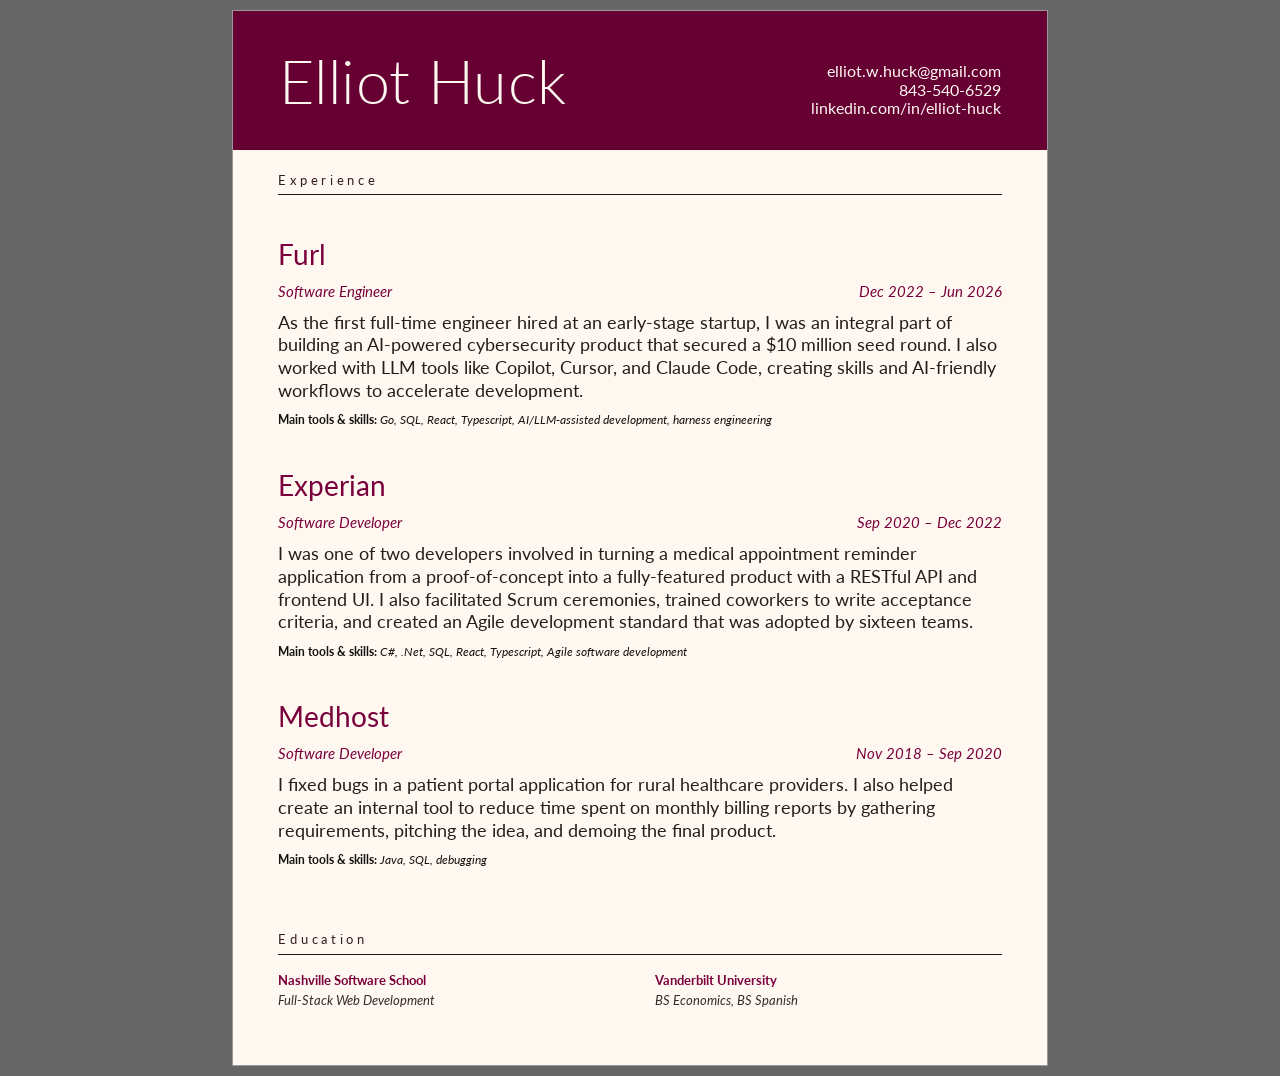
==== resume.html @ 64be05ef "Added new html resume page" ====
<!doctype html>
<html lang="en">
  <head>
    <meta charset="utf-8" />
    <meta name="viewport" content="width=device-width, initial-scale=1" />
    <title>Elliot Huck — Resume</title>
    <link rel="preconnect" href="https://fonts.googleapis.com" />
    <link rel="preconnect" href="https://fonts.gstatic.com" crossorigin />
    <link
      href="https://fonts.googleapis.com/css2?family=Lato:ital,wght@0,300;0,400;0,700;1,400;1,700&display=swap"
      rel="stylesheet"
    />
    <link rel="stylesheet" href="resume-styles.css" />
  </head>
  <body>
    <main class="resume-page" aria-label="Resume">
      <header class="masthead">
        <h1 class="name">Elliot Huck</h1>
        <address class="contact">
          <a href="mailto:elliot.w.huck@gmail.com">elliot.w.huck@gmail.com</a>
          <a href="tel:8435406529">843-540-6529</a>
          <a href="https://linkedin.com/in/elliot-huck"
            >linkedin.com/in/elliot-huck</a
          >
        </address>
      </header>

      <div class="resume-content">
        <section
          class="resume-section experience-section"
          aria-labelledby="experience-heading"
        >
          <h2 class="section-heading" id="experience-heading">Experience</h2>

          <div class="experience-list">
            <article class="job">
              <h3 class="company">Furl</h3>
              <div class="job-meta">
                <p class="role">Software Engineer</p>
                <p class="date">Dec 2022 – Jun 2026</p>
              </div>
              <p class="description">
                As the first full-time engineer hired at an early-stage startup,
                I was an integral part of building an AI-powered cybersecurity
                product that secured a $10 million seed round. I also worked
                with LLM tools like Copilot, Cursor, and Claude Code, creating
                skills and AI-friendly workflows to accelerate development.
              </p>
              <p class="skills">
                <strong>Main tools &amp; skills:</strong>
                <em
                  >Go, SQL, React, Typescript, AI/LLM-assisted development,
                  harness engineering</em
                >
              </p>
            </article>

            <article class="job">
              <h3 class="company">Experian</h3>
              <div class="job-meta">
                <p class="role">Software Developer</p>
                <p class="date">Sep 2020 – Dec 2022</p>
              </div>
              <p class="description">
                I was one of two developers involved in turning a medical
                appointment reminder application from a proof-of-concept into a
                fully-featured product with a RESTful API and frontend UI. I
                also facilitated Scrum ceremonies, trained coworkers to write
                acceptance criteria, and created an Agile development standard
                that was adopted by sixteen teams.
              </p>
              <p class="skills">
                <strong>Main tools &amp; skills:</strong>
                <em
                  >C#, .Net, SQL, React, Typescript, Agile software
                  development</em
                >
              </p>
            </article>

            <article class="job">
              <h3 class="company">Medhost</h3>
              <div class="job-meta">
                <p class="role">Software Developer</p>
                <p class="date">Nov 2018 – Sep 2020</p>
              </div>
              <p class="description">
                I fixed bugs in a patient portal application for rural
                healthcare providers. I also helped create an internal tool to
                reduce time spent on monthly billing reports by gathering
                requirements, pitching the idea, and demoing the final product.
              </p>
              <p class="skills">
                <strong>Main tools &amp; skills:</strong>
                <em>Java, SQL, debugging</em>
              </p>
            </article>
          </div>
        </section>

        <section
          class="resume-section education-section"
          aria-labelledby="education-heading"
        >
          <h2 class="section-heading" id="education-heading">Education</h2>
          <div class="education-grid">
            <div class="education-item">
              <h3>Nashville Software School</h3>
              <p>Full-Stack Web Development</p>
            </div>
            <div class="education-item">
              <h3>Vanderbilt University</h3>
              <p>BS Economics, BS Spanish</p>
            </div>
          </div>
        </section>
      </div>
    </main>
  </body>
</html>
---- resume-styles.css ----
/* Resume recreation: Letter paper, with print-specific rules below. */
@page {
  size: letter;
  margin: 0;
}

:root {
  --burgundy: #660033;
  --accent: #79003c;
  --paper: #fff8f0;
  --ink: #21191a;
  --rule: #20191a;
}

* {
  box-sizing: border-box;
}

html,
body {
  margin: 0;
  min-height: 100%;
}

body {
  padding: 10px;
  background: #666;
  color: var(--ink);
  font-family: "Lato", "Arial", sans-serif;
  -webkit-print-color-adjust: exact;
  print-color-adjust: exact;
}

.resume-page {
  width: 8.5in;
  height: 11in;
  margin: 0 auto;
  overflow: hidden;
  background: var(--paper);
  border: 1px solid #999;
}

.masthead {
  height: 1.45in;
  padding: 0 0.48in;
  display: flex;
  align-items: center;
  justify-content: space-between;
  background: var(--burgundy);
  color: var(--paper);
}

.name {
  margin: -1pt 0 0;
  color: var(--paper);
  font-size: 46pt;
  font-weight: 300;
  letter-spacing: 0.3pt;
  line-height: 1.05;
  white-space: nowrap;
}

.contact {
  display: flex;
  flex-direction: column;
  align-items: flex-end;
  gap: 0;
  font-size: 12pt;
  font-style: normal;
  font-weight: 400;
  line-height: 1.15;
  position: relative;
  top: 7pt;
  text-align: right;
  white-space: nowrap;
}

.contact a {
  color: var(--paper);
  text-decoration: none;
}

.resume-content {
  padding: 16pt 34pt 14pt;
}

.section-heading {
  margin: 0;
  padding: 0 0 4.5pt;
  border-bottom: 0.8pt solid var(--rule);
  color: #321b21;
  font-size: 10pt;
  font-weight: 400;
  letter-spacing: 2.8pt;
  line-height: 1.25;
}

.experience-list {
  margin-top: 32pt;
}

.job {
  margin: 0 0 30.5pt;
  padding: 0;
  break-inside: avoid;
}

.job:last-child {
  margin-bottom: 0;
}

.company {
  margin: 0 0 7pt;
  color: var(--accent);
  font-size: 21pt;
  font-weight: 400;
  line-height: 1.2;
}

.job-meta {
  display: flex;
  align-items: baseline;
  justify-content: space-between;
  gap: 12pt;
  color: var(--accent);
  font-size: 11.5pt;
  font-style: italic;
  line-height: 1.4;
}

.job-meta p {
  margin: 0;
}

.role,
.date {
  font-style: italic;
}

.date {
  flex-shrink: 0;
  text-align: right;
  white-space: nowrap;
}

.description {
  margin: 7pt 0 0;
  color: #241d1d;
  font-size: 13.2pt;
  font-weight: 400;
  line-height: 1.3;
}

.skills {
  margin: 7pt 0 0;
  color: #161313;
  font-size: 9pt;
  line-height: 1.35;
  white-space: normal;
}

.skills strong {
  font-weight: 700;
}

.skills em {
  font-weight: 400;
}

.education-section {
  margin-top: 47pt;
}

.education-grid {
  display: grid;
  grid-template-columns: 1fr 1fr;
  column-gap: 22pt;
  padding-top: 13pt;
}

.education-item h3 {
  margin: 0;
  color: var(--accent);
  font-size: 10pt;
  font-weight: 700;
  line-height: 1.25;
}

.education-item p {
  margin: 3pt 0 0;
  color: #392a2b;
  font-size: 9.5pt;
  font-style: italic;
  line-height: 1.3;
}

@media screen and (max-width: 860px) {
  body {
    padding: 8px;
  }

  .resume-page {
    margin: 0 auto;
    transform-origin: top center;
  }
}

@media print {
  html,
  body {
    width: 8.5in;
    height: 11in;
    min-height: 0;
    margin: 0;
    padding: 0;
    background: var(--paper);
  }

  .resume-page {
    width: 8.5in;
    height: 11in;
    margin: 0;
    border: 0;
    box-shadow: none;
    overflow: hidden;
  }
}
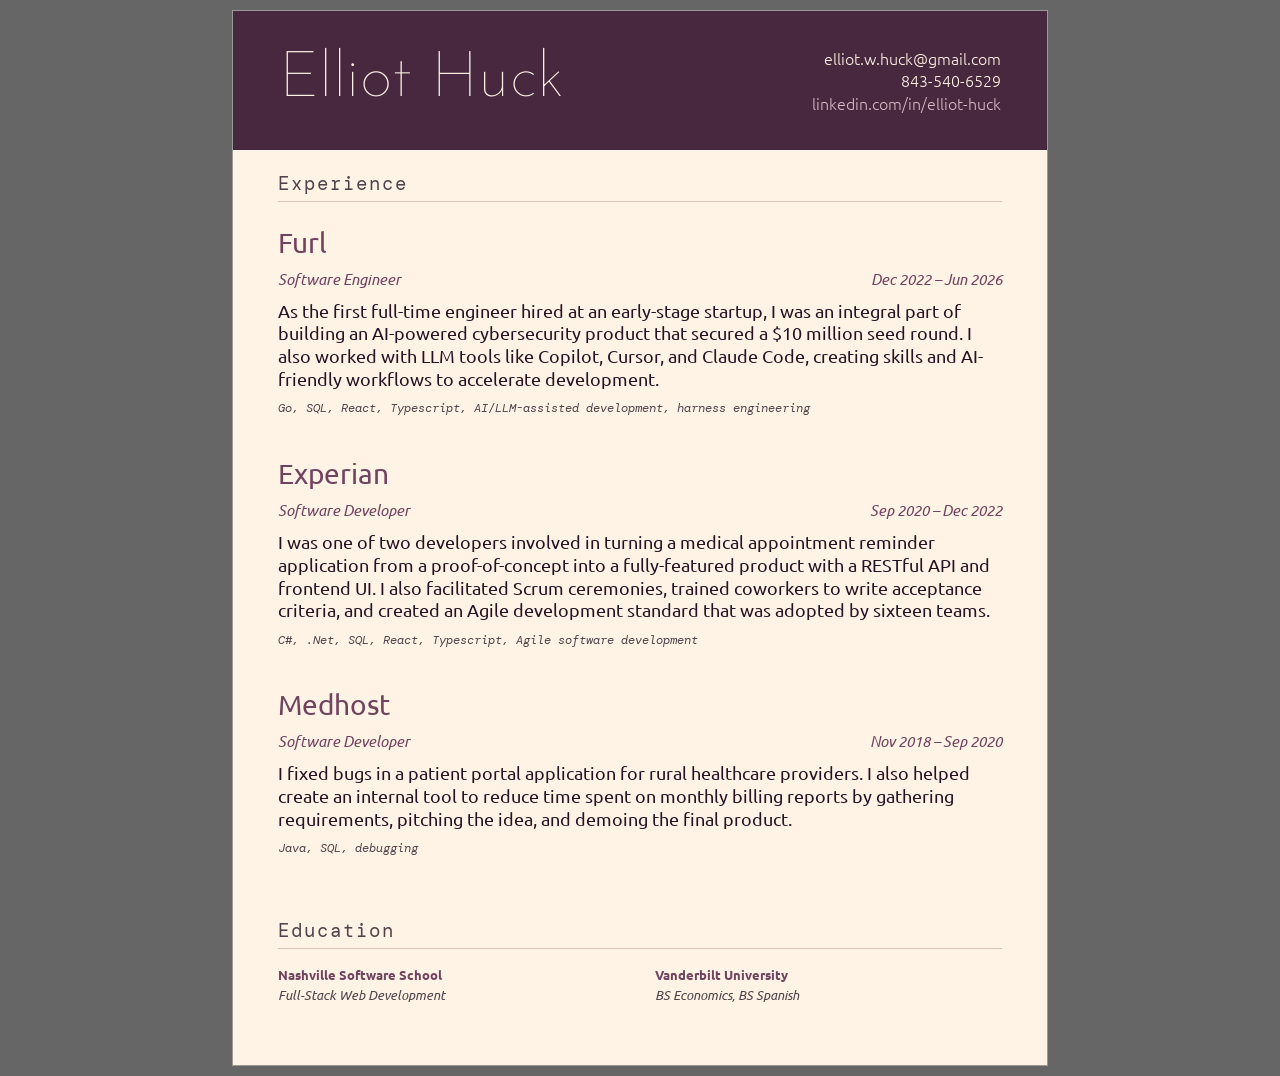
==== commit f70d0ea6: "Restyled resume to match rest of site" ====
--- a/resume.html
+++ b/resume.html
@@ -4,30 +4,32 @@
     <meta charset="utf-8" />
     <meta name="viewport" content="width=device-width, initial-scale=1" />
     <title>Elliot Huck — Resume</title>
+
     <link rel="preconnect" href="https://fonts.googleapis.com" />
     <link rel="preconnect" href="https://fonts.gstatic.com" crossorigin />
     <link
-      href="https://fonts.googleapis.com/css2?family=Lato:ital,wght@0,300;0,400;0,700;1,400;1,700&display=swap"
+      href="https://fonts.googleapis.com/css2?family=DM+Mono:wght@400&family=Josefin+Sans:wght@100&family=Ubuntu:wght@300;400;500;700&display=swap"
       rel="stylesheet"
     />
     <link rel="stylesheet" href="resume-styles.css" />
   </head>
+
   <body>
-    <main class="resume-page" aria-label="Resume">
+    <main class="resume-page">
       <header class="masthead">
         <h1 class="name">Elliot Huck</h1>
-        <address class="contact">
-          <a href="mailto:elliot.w.huck@gmail.com">elliot.w.huck@gmail.com</a>
-          <a href="tel:8435406529">843-540-6529</a>
-          <a href="https://linkedin.com/in/elliot-huck"
-            >linkedin.com/in/elliot-huck</a
-          >
-        </address>
+        <div class="contact">
+          <p>elliot.w.huck@gmail.com</p>
+          <p>843-540-6529</p>
+          <a href="https://linkedin.com/in/elliot-huck">
+            linkedin.com/in/elliot-huck
+          </a>
+        </div>
       </header>
 
       <div class="resume-content">
         <section
-          class="resume-section experience-section"
+          class="experience-section"
           aria-labelledby="experience-heading"
         >
           <h2 class="section-heading" id="experience-heading">Experience</h2>
@@ -47,7 +49,7 @@
                 skills and AI-friendly workflows to accelerate development.
               </p>
               <p class="skills">
-                <strong>Main tools &amp; skills:</strong>
+                <!-- <strong>Main tools &amp; skills:</strong> -->
                 <em
                   >Go, SQL, React, Typescript, AI/LLM-assisted development,
                   harness engineering</em
@@ -70,7 +72,7 @@
                 that was adopted by sixteen teams.
               </p>
               <p class="skills">
-                <strong>Main tools &amp; skills:</strong>
+                <!-- <strong>Main tools &amp; skills:</strong> -->
                 <em
                   >C#, .Net, SQL, React, Typescript, Agile software
                   development</em
@@ -91,27 +93,25 @@
                 requirements, pitching the idea, and demoing the final product.
               </p>
               <p class="skills">
-                <strong>Main tools &amp; skills:</strong>
+                <!-- <strong>Main tools &amp; skills:</strong> -->
                 <em>Java, SQL, debugging</em>
               </p>
             </article>
           </div>
         </section>
 
-        <section
-          class="resume-section education-section"
-          aria-labelledby="education-heading"
-        >
+        <section class="education-section" aria-labelledby="education-heading">
           <h2 class="section-heading" id="education-heading">Education</h2>
+
           <div class="education-grid">
-            <div class="education-item">
+            <article class="education-item">
               <h3>Nashville Software School</h3>
               <p>Full-Stack Web Development</p>
-            </div>
-            <div class="education-item">
+            </article>
+            <article class="education-item">
               <h3>Vanderbilt University</h3>
               <p>BS Economics, BS Spanish</p>
-            </div>
+            </article>
           </div>
         </section>
       </div>
--- a/resume-styles.css
+++ b/resume-styles.css
@@ -1,15 +1,32 @@
-/* Resume recreation: Letter paper, with print-specific rules below. */
 @page {
   size: letter;
   margin: 0;
 }
 
+/* COLORS */
 :root {
-  --burgundy: #660033;
-  --accent: #79003c;
-  --paper: #fff8f0;
-  --ink: #21191a;
-  --rule: #20191a;
+  --plum: #281122;
+  --parchment: #fff3e5;
+  --muted-plum: #70435f;
+  --masthead-plum: #48283f;
+  --warm-charcoal: #51434a;
+  --dusty-rose: #a77d8d;
+  --soft-rose: #d8b6c5;
+  --antique-gold: #c18a54;
+  --dark-ochre: #8b5a35;
+  --dark-border: #59404f;
+  --light-border: #d8c5b8;
+
+  /* THEME */
+  --bg: var(--parchment);
+  --text: var(--plum);
+  --text-secondary: var(--warm-charcoal);
+  --accent: var(--muted-plum);
+  --rule: var(--light-border);
+
+  --header-bg: var(--masthead-plum);
+  --header-text: var(--parchment);
+  --header-accent: var(--soft-rose);
 }
 
 * {
@@ -25,8 +42,8 @@
 body {
   padding: 10px;
   background: #666;
-  color: var(--ink);
-  font-family: "Lato", "Arial", sans-serif;
+  color: var(--text);
+  font-family: "Ubuntu", sans-serif;
   -webkit-print-color-adjust: exact;
   print-color-adjust: exact;
 }
@@ -36,72 +53,78 @@
   height: 11in;
   margin: 0 auto;
   overflow: hidden;
-  background: var(--paper);
+  background: var(--bg);
   border: 1px solid #999;
 }
 
+/* HEADER */
 .masthead {
   height: 1.45in;
   padding: 0 0.48in;
   display: flex;
   align-items: center;
   justify-content: space-between;
-  background: var(--burgundy);
-  color: var(--paper);
+  background: var(--header-bg);
+  color: var(--header-text);
 }
 
 .name {
-  margin: -1pt 0 0;
-  color: var(--paper);
-  font-size: 46pt;
-  font-weight: 300;
+  margin: 0;
+  color: var(--header-text);
+  font-family: "Josefin Sans", sans-serif;
+  font-size: 48pt;
+  font-weight: 100;
   letter-spacing: 0.3pt;
   line-height: 1.05;
   white-space: nowrap;
 }
 
 .contact {
+  height: 48pt;
   display: flex;
   flex-direction: column;
+  justify-content: center;
   align-items: flex-end;
-  gap: 0;
+  gap: 0.25rem;
   font-size: 12pt;
-  font-style: normal;
-  font-weight: 400;
   line-height: 1.15;
-  position: relative;
-  top: 7pt;
   text-align: right;
   white-space: nowrap;
+  font-weight: 300;
+}
+
+.contact p {
+  margin: 0;
 }
 
 .contact a {
-  color: var(--paper);
+  color: var(--header-accent);
   text-decoration: none;
 }
 
+/* CONTENT */
 .resume-content {
   padding: 16pt 34pt 14pt;
 }
 
 .section-heading {
   margin: 0;
-  padding: 0 0 4.5pt;
+  padding-bottom: 4.5pt;
   border-bottom: 0.8pt solid var(--rule);
-  color: #321b21;
-  font-size: 10pt;
+  color: var(--warm-charcoal);
+  font-family: "DM Mono", monospace;
+  font-size: 14pt;
   font-weight: 400;
-  letter-spacing: 2.8pt;
+  letter-spacing: 1.5pt;
   line-height: 1.25;
 }
 
 .experience-list {
-  margin-top: 32pt;
+  margin-top: 18pt;
 }
 
 .job {
   margin: 0 0 30.5pt;
-  padding: 0;
   break-inside: avoid;
 }
 
@@ -132,11 +155,6 @@
   margin: 0;
 }
 
-.role,
-.date {
-  font-style: italic;
-}
-
 .date {
   flex-shrink: 0;
   text-align: right;
@@ -145,28 +163,19 @@
 
 .description {
   margin: 7pt 0 0;
-  color: #241d1d;
   font-size: 13.2pt;
-  font-weight: 400;
   line-height: 1.3;
 }
 
 .skills {
   margin: 7pt 0 0;
-  color: #161313;
+  color: var(--text-secondary);
+  font-family: "DM Mono", monospace;
   font-size: 9pt;
   line-height: 1.35;
-  white-space: normal;
-}
-
-.skills strong {
-  font-weight: 700;
-}
-
-.skills em {
-  font-weight: 400;
-}
-
+}
+
+/* EDUCATION */
 .education-section {
   margin-top: 47pt;
 }
@@ -188,40 +197,32 @@
 
 .education-item p {
   margin: 3pt 0 0;
-  color: #392a2b;
+  color: var(--text-secondary);
   font-size: 9.5pt;
   font-style: italic;
   line-height: 1.3;
 }
 
+/* RESPONSIVE */
 @media screen and (max-width: 860px) {
   body {
     padding: 8px;
   }
-
-  .resume-page {
-    margin: 0 auto;
-    transform-origin: top center;
-  }
-}
-
+}
+
+/* PRINT */
 @media print {
   html,
   body {
     width: 8.5in;
     height: 11in;
     min-height: 0;
-    margin: 0;
     padding: 0;
-    background: var(--paper);
+    background: var(--bg);
   }
 
   .resume-page {
-    width: 8.5in;
-    height: 11in;
     margin: 0;
     border: 0;
-    box-shadow: none;
-    overflow: hidden;
   }
 }
